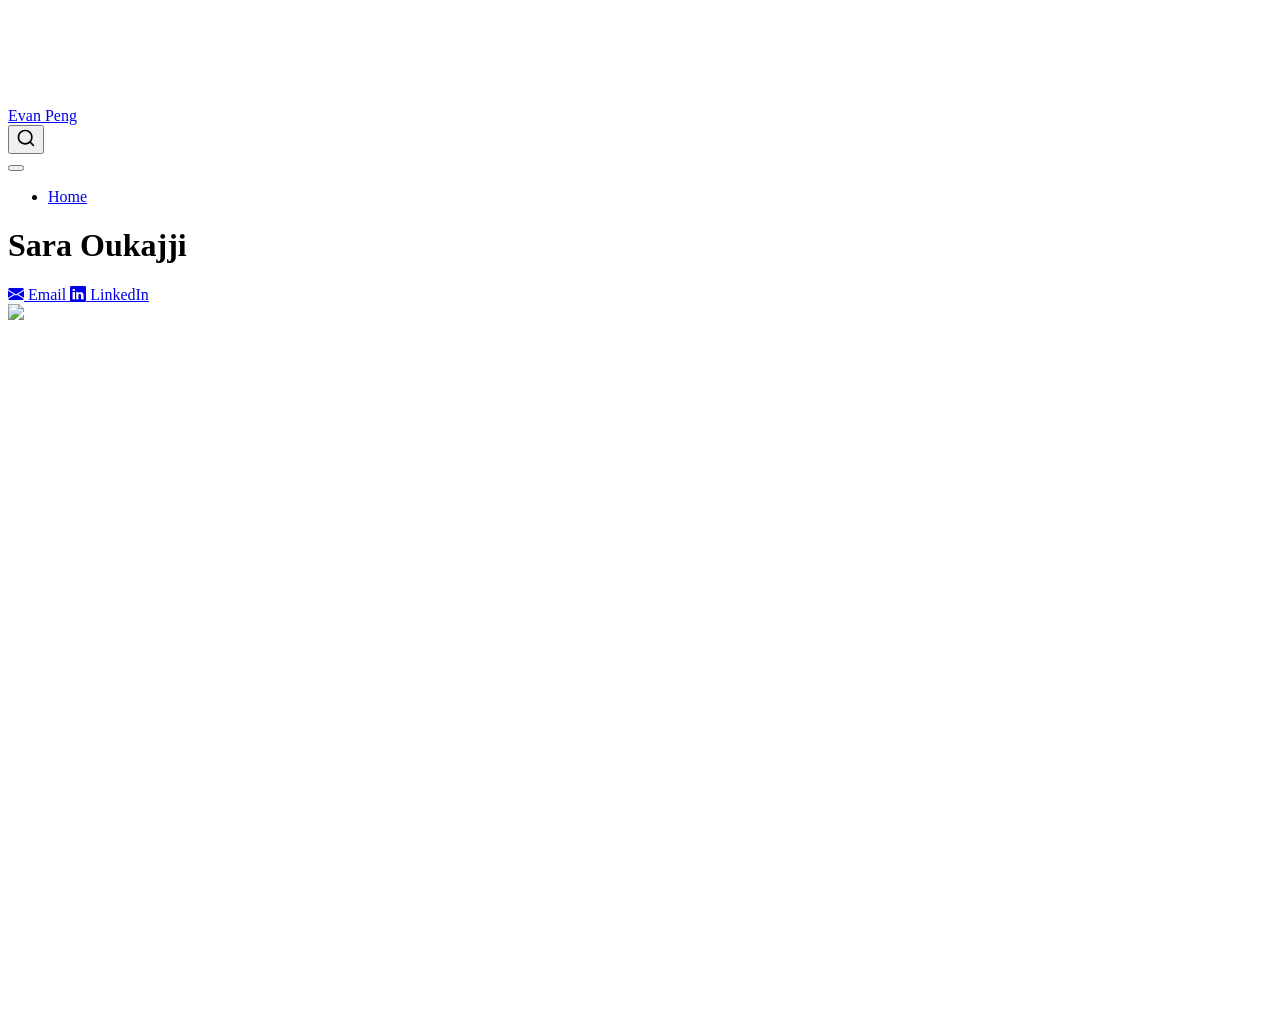
==== index.html @ 7350faf0 "Built site for gh-pages" ====
<!DOCTYPE html>
<html xmlns="http://www.w3.org/1999/xhtml" lang="en" xml:lang="en"><head>

<meta charset="utf-8">
<meta name="generator" content="quarto-1.9.37">

<meta name="viewport" content="width=device-width, initial-scale=1.0, user-scalable=yes">


<title>Sara Oukajji – Evan Peng</title>
<style>
/* Default styles provided by pandoc.
** See https://pandoc.org/MANUAL.html#variables-for-html for config info.
*/
code{white-space: pre-wrap;}
span.smallcaps{font-variant: small-caps;}
div.columns{display: flex; gap: min(4vw, 1.5em);}
div.column{flex: auto; overflow-x: auto;}
div.hanging-indent{margin-left: 1.5em; text-indent: -1.5em;}
ul.task-list{list-style: none;}
ul.task-list li input[type="checkbox"] {
  width: 0.8em;
  margin: 0 0.8em 0.2em -1em; /* quarto-specific, see https://github.com/quarto-dev/quarto-cli/issues/4556 */ 
  vertical-align: middle;
}
</style>


<script src="site_libs/quarto-nav/quarto-nav.js"></script>
<script src="site_libs/quarto-nav/headroom.min.js"></script>
<script src="site_libs/clipboard/clipboard.min.js"></script>
<script src="site_libs/quarto-search/autocomplete.umd.js"></script>
<script src="site_libs/quarto-search/fuse.min.js"></script>
<script src="site_libs/quarto-search/quarto-search.js"></script>
<meta name="quarto:offset" content="./">
<script src="site_libs/quarto-html/quarto.js" type="module"></script>
<script src="site_libs/quarto-html/tabsets/tabsets.js" type="module"></script>
<script src="site_libs/quarto-html/popper.min.js"></script>
<script src="site_libs/quarto-html/tippy.umd.min.js"></script>
<link href="site_libs/quarto-html/tippy.css" rel="stylesheet">
<link href="site_libs/quarto-html/quarto-syntax-highlighting-7f8f88aac4f3542376d5c11b86a4c14d.css" rel="stylesheet" class="quarto-color-scheme" id="quarto-text-highlighting-styles">
<link href="site_libs/quarto-html/quarto-syntax-highlighting-dark-d0ae9245876894da5ac7e18953ecc5cc.css" rel="stylesheet" class="quarto-color-scheme quarto-color-alternate" id="quarto-text-highlighting-styles">
<link href="site_libs/quarto-html/quarto-syntax-highlighting-7f8f88aac4f3542376d5c11b86a4c14d.css" rel="stylesheet" class="quarto-color-scheme-extra" id="quarto-text-highlighting-styles">
<script src="site_libs/bootstrap/bootstrap.min.js"></script>
<link href="site_libs/bootstrap/bootstrap-icons.css" rel="stylesheet">
<link href="site_libs/bootstrap/bootstrap-158031087360bce0ff56dc785ce39e06.min.css" rel="stylesheet" append-hash="true" class="quarto-color-scheme" id="quarto-bootstrap" data-mode="light">
<link href="site_libs/bootstrap/bootstrap-dark-5685cd926c25366c96d9f1407e584118.min.css" rel="stylesheet" append-hash="true" class="quarto-color-scheme quarto-color-alternate" id="quarto-bootstrap" data-mode="dark">
<link href="site_libs/bootstrap/bootstrap-158031087360bce0ff56dc785ce39e06.min.css" rel="stylesheet" append-hash="true" class="quarto-color-scheme-extra" id="quarto-bootstrap" data-mode="light">
<script id="quarto-search-options" type="application/json">{
  "location": "navbar",
  "copy-button": false,
  "collapse-after": 3,
  "panel-placement": "end",
  "type": "overlay",
  "limit": 50,
  "keyboard-shortcut": [
    "f",
    "/",
    "s"
  ],
  "show-item-context": false,
  "language": {
    "search-no-results-text": "No results",
    "search-matching-documents-text": "matching documents",
    "search-copy-link-title": "Copy link to search",
    "search-hide-matches-text": "Hide additional matches",
    "search-more-match-text": "more match in this document",
    "search-more-matches-text": "more matches in this document",
    "search-clear-button-title": "Clear",
    "search-text-placeholder": "",
    "search-detached-cancel-button-title": "Cancel",
    "search-submit-button-title": "Submit",
    "search-label": "Search"
  }
}</script>


<link rel="stylesheet" href="styles.css">
</head>

<body class="nav-fixed fullcontent quarto-light"><script id="quarto-html-before-body" type="application/javascript">
    const toggleBodyColorMode = (bsSheetEl) => {
      const mode = bsSheetEl.getAttribute("data-mode");
      const bodyEl = window.document.querySelector("body");
      if (mode === "dark") {
        bodyEl.classList.add("quarto-dark");
        bodyEl.classList.remove("quarto-light");
      } else {
        bodyEl.classList.add("quarto-light");
        bodyEl.classList.remove("quarto-dark");
      }
    }
    const toggleBodyColorPrimary = () => {
      const bsSheetEl = window.document.querySelector("link#quarto-bootstrap:not([rel=disabled-stylesheet])");
      if (bsSheetEl) {
        toggleBodyColorMode(bsSheetEl);
      }
    }
    const setColorSchemeToggle = (alternate) => {
      const toggles = window.document.querySelectorAll('.quarto-color-scheme-toggle');
      for (let i=0; i < toggles.length; i++) {
        const toggle = toggles[i];
        if (toggle) {
          if (alternate) {
            toggle.classList.add("alternate");
          } else {
            toggle.classList.remove("alternate");
          }
        }
      }
    };
    const toggleColorMode = (alternate) => {
      // Switch the stylesheets
      const primaryStylesheets = window.document.querySelectorAll('link.quarto-color-scheme:not(.quarto-color-alternate)');
      const alternateStylesheets = window.document.querySelectorAll('link.quarto-color-scheme.quarto-color-alternate');
      manageTransitions('#quarto-margin-sidebar .nav-link', false);
      if (alternate) {
        // note: dark is layered on light, we don't disable primary!
        enableStylesheet(alternateStylesheets);
        for (const sheetNode of alternateStylesheets) {
          if (sheetNode.id === "quarto-bootstrap") {
            toggleBodyColorMode(sheetNode);
          }
        }
      } else {
        disableStylesheet(alternateStylesheets);
        enableStylesheet(primaryStylesheets)
        toggleBodyColorPrimary();
      }
      manageTransitions('#quarto-margin-sidebar .nav-link', true);
      // Switch the toggles
      setColorSchemeToggle(alternate)
      // Hack to workaround the fact that safari doesn't
      // properly recolor the scrollbar when toggling (#1455)
      if (navigator.userAgent.indexOf('Safari') > 0 && navigator.userAgent.indexOf('Chrome') == -1) {
        manageTransitions("body", false);
        window.scrollTo(0, 1);
        setTimeout(() => {
          window.scrollTo(0, 0);
          manageTransitions("body", true);
        }, 40);
      }
    }
    const disableStylesheet = (stylesheets) => {
      for (let i=0; i < stylesheets.length; i++) {
        const stylesheet = stylesheets[i];
        stylesheet.rel = 'disabled-stylesheet';
      }
    }
    const enableStylesheet = (stylesheets) => {
      for (let i=0; i < stylesheets.length; i++) {
        const stylesheet = stylesheets[i];
        if(stylesheet.rel !== 'stylesheet') { // for Chrome, which will still FOUC without this check
          stylesheet.rel = 'stylesheet';
        }
      }
    }
    const manageTransitions = (selector, allowTransitions) => {
      const els = window.document.querySelectorAll(selector);
      for (let i=0; i < els.length; i++) {
        const el = els[i];
        if (allowTransitions) {
          el.classList.remove('notransition');
        } else {
          el.classList.add('notransition');
        }
      }
    }
    const isFileUrl = () => {
      return window.location.protocol === 'file:';
    }
    const hasAlternateSentinel = () => {
      let styleSentinel = getColorSchemeSentinel();
      if (styleSentinel !== null) {
        return styleSentinel === "alternate";
      } else {
        return false;
      }
    }
    const setStyleSentinel = (alternate) => {
      const value = alternate ? "alternate" : "default";
      if (!isFileUrl()) {
        window.localStorage.setItem("quarto-color-scheme", value);
      } else {
        localAlternateSentinel = value;
      }
    }
    const getColorSchemeSentinel = () => {
      if (!isFileUrl()) {
        const storageValue = window.localStorage.getItem("quarto-color-scheme");
        return storageValue != null ? storageValue : localAlternateSentinel;
      } else {
        return localAlternateSentinel;
      }
    }
    const toggleGiscusIfUsed = (isAlternate, darkModeDefault) => {
      const baseTheme = document.querySelector('#giscus-base-theme')?.value ?? 'light';
      const alternateTheme = document.querySelector('#giscus-alt-theme')?.value ?? 'dark';
      let newTheme = '';
      if(authorPrefersDark) {
        newTheme = isAlternate ? baseTheme : alternateTheme;
      } else {
        newTheme = isAlternate ? alternateTheme : baseTheme;
      }
      const changeGiscusTheme = () => {
        // From: https://github.com/giscus/giscus/issues/336
        const sendMessage = (message) => {
          const iframe = document.querySelector('iframe.giscus-frame');
          if (!iframe) return;
          iframe.contentWindow.postMessage({ giscus: message }, 'https://giscus.app');
        }
        sendMessage({
          setConfig: {
            theme: newTheme
          }
        });
      }
      const isGiscussLoaded = window.document.querySelector('iframe.giscus-frame') !== null;
      if (isGiscussLoaded) {
        changeGiscusTheme();
      }
    };
    const authorPrefersDark = false;
    const darkModeDefault = authorPrefersDark;
      document.querySelector('link#quarto-text-highlighting-styles.quarto-color-scheme-extra').rel = 'disabled-stylesheet';
      document.querySelector('link#quarto-bootstrap.quarto-color-scheme-extra').rel = 'disabled-stylesheet';
    let localAlternateSentinel = darkModeDefault ? 'alternate' : 'default';
    // Dark / light mode switch
    window.quartoToggleColorScheme = () => {
      // Read the current dark / light value
      let toAlternate = !hasAlternateSentinel();
      toggleColorMode(toAlternate);
      setStyleSentinel(toAlternate);
      toggleGiscusIfUsed(toAlternate, darkModeDefault);
      window.dispatchEvent(new Event('resize'));
    };
    // Switch to dark mode if need be
    if (hasAlternateSentinel()) {
      toggleColorMode(true);
    } else {
      toggleColorMode(false);
    }
  </script>

<div id="quarto-search-results"></div>
  <header id="quarto-header" class="headroom fixed-top">
    <nav class="navbar navbar-expand-lg " data-bs-theme="dark">
      <div class="navbar-container container-fluid">
      <div class="navbar-brand-container mx-auto">
    <a class="navbar-brand" href="./index.html">
    <span class="navbar-title">Evan Peng</span>
    </a>
  </div>
            <div id="quarto-search" class="" title="Search"></div>
          <button class="navbar-toggler" type="button" data-bs-toggle="collapse" data-bs-target="#navbarCollapse" aria-controls="navbarCollapse" role="menu" aria-expanded="false" aria-label="Toggle navigation" onclick="if (window.quartoToggleHeadroom) { window.quartoToggleHeadroom(); }">
  <span class="navbar-toggler-icon"></span>
</button>
          <div class="collapse navbar-collapse" id="navbarCollapse">
            <ul class="navbar-nav navbar-nav-scroll me-auto">
  <li class="nav-item">
    <a class="nav-link active" href="./index.html" aria-current="page"> 
<span class="menu-text">Home</span></a>
  </li>  
</ul>
          </div> <!-- /navcollapse -->
            <div class="quarto-navbar-tools">
  <a href="" class="quarto-color-scheme-toggle quarto-navigation-tool  px-1" onclick="window.quartoToggleColorScheme(); return false;" title="Toggle dark mode"><i class="bi"></i></a>
</div>
      </div> <!-- /container-fluid -->
    </nav>
</header>
<!-- content -->
<div id="quarto-content" class="quarto-container page-columns page-rows-contents page-layout-article page-navbar">
<!-- sidebar -->
<!-- margin-sidebar -->
    
<!-- main -->
<div class="quarto-about-solana column-body">
  <div class="about-entity">
    <div class="entity-contents">
      <header id="title-block-header" class="quarto-title-block default">
<div class="quarto-title">
<h1 class="title">Sara Oukajji</h1>
</div>
<div class="quarto-title-meta">
  </div>
</header> <div class="about-links">
  <a href="mailto:soukajji@crimson.ua.edu" class="about-link" rel="" target="">
    <i class="bi bi-envelope-fill"></i>
     <span class="about-link-text">Email</span>
  </a>
  <a href="https://www.linkedin.com/in/sara-oukajji/" class="about-link" rel="" target="">
    <i class="bi bi-linkedin"></i>
     <span class="about-link-text">LinkedIn</span>
  </a>
</div>
      <div class="about-contents"><main class="content" id="quarto-document-content">



</main></div>
    </div>
    <img src="images/headshot.jpg" class="about-image
  rounded " style="width: 20em;">
  </div>
</div>
 <!-- /main -->
<script id="quarto-html-after-body" type="application/javascript">
  window.document.addEventListener("DOMContentLoaded", function (event) {
    // Ensure there is a toggle, if there isn't float one in the top right
    if (window.document.querySelector('.quarto-color-scheme-toggle') === null) {
      const a = window.document.createElement('a');
      a.classList.add('top-right');
      a.classList.add('quarto-color-scheme-toggle');
      a.href = "";
      a.onclick = function() { try { window.quartoToggleColorScheme(); } catch {} return false; };
      const i = window.document.createElement("i");
      i.classList.add('bi');
      a.appendChild(i);
      window.document.body.appendChild(a);
    }
    setColorSchemeToggle(hasAlternateSentinel())
    const isCodeAnnotation = (el) => {
      for (const clz of el.classList) {
        if (clz.startsWith('code-annotation-')) {                     
          return true;
        }
      }
      return false;
    }
    const onCopySuccess = function(e) {
      // button target
      const button = e.trigger;
      // don't keep focus
      button.blur();
      // flash "checked"
      button.classList.add('code-copy-button-checked');
      var currentTitle = button.getAttribute("title");
      button.setAttribute("title", "Copied!");
      let tooltip;
      if (window.bootstrap) {
        button.setAttribute("data-bs-toggle", "tooltip");
        button.setAttribute("data-bs-placement", "left");
        button.setAttribute("data-bs-title", "Copied!");
        tooltip = new bootstrap.Tooltip(button, 
          { trigger: "manual", 
            customClass: "code-copy-button-tooltip",
            offset: [0, -8]});
        tooltip.show();    
      }
      setTimeout(function() {
        if (tooltip) {
          tooltip.hide();
          button.removeAttribute("data-bs-title");
          button.removeAttribute("data-bs-toggle");
          button.removeAttribute("data-bs-placement");
        }
        button.setAttribute("title", currentTitle);
        button.classList.remove('code-copy-button-checked');
      }, 1000);
      // clear code selection
      e.clearSelection();
    }
    const getTextToCopy = function(trigger) {
      const outerScaffold = trigger.parentElement.cloneNode(true);
      const codeEl = outerScaffold.querySelector('code');
      for (const childEl of codeEl.children) {
        if (isCodeAnnotation(childEl)) {
          childEl.remove();
        }
      }
      return codeEl.innerText;
    }
    const clipboard = new window.ClipboardJS('.code-copy-button:not([data-in-quarto-modal])', {
      text: getTextToCopy
    });
    clipboard.on('success', onCopySuccess);
    if (window.document.getElementById('quarto-embedded-source-code-modal')) {
      const clipboardModal = new window.ClipboardJS('.code-copy-button[data-in-quarto-modal]', {
        text: getTextToCopy,
        container: window.document.getElementById('quarto-embedded-source-code-modal')
      });
      clipboardModal.on('success', onCopySuccess);
    }
      var localhostRegex = new RegExp(/^(?:http|https):\/\/localhost\:?[0-9]*\//);
      var mailtoRegex = new RegExp(/^mailto:/);
        var filterRegex = new RegExp("https:\/\/soukajji\.github\.io\/");
      var isInternal = (href) => {
          return filterRegex.test(href) || localhostRegex.test(href) || mailtoRegex.test(href);
      }
      // Inspect non-navigation links and adorn them if external
     var links = window.document.querySelectorAll('a[href]:not(.nav-link):not(.navbar-brand):not(.toc-action):not(.sidebar-link):not(.sidebar-item-toggle):not(.pagination-link):not(.no-external):not([aria-hidden]):not(.dropdown-item):not(.quarto-navigation-tool):not(.about-link)');
      for (var i=0; i<links.length; i++) {
        const link = links[i];
        if (!isInternal(link.href)) {
          // undo the damage that might have been done by quarto-nav.js in the case of
          // links that we want to consider external
          if (link.dataset.originalHref !== undefined) {
            link.href = link.dataset.originalHref;
          }
        }
      }
    function tippyHover(el, contentFn, onTriggerFn, onUntriggerFn) {
      const config = {
        allowHTML: true,
        maxWidth: 500,
        delay: 100,
        arrow: false,
        appendTo: function(el) {
            return el.parentElement;
        },
        interactive: true,
        interactiveBorder: 10,
        theme: 'quarto',
        placement: 'bottom-start',
      };
      if (contentFn) {
        config.content = contentFn;
      }
      if (onTriggerFn) {
        config.onTrigger = onTriggerFn;
      }
      if (onUntriggerFn) {
        config.onUntrigger = onUntriggerFn;
      }
      window.tippy(el, config); 
    }
    const noterefs = window.document.querySelectorAll('a[role="doc-noteref"]');
    for (var i=0; i<noterefs.length; i++) {
      const ref = noterefs[i];
      tippyHover(ref, function() {
        // use id or data attribute instead here
        let href = ref.getAttribute('data-footnote-href') || ref.getAttribute('href');
        try { href = new URL(href).hash; } catch {}
        const id = href.replace(/^#\/?/, "");
        const note = window.document.getElementById(id);
        if (note) {
          return note.innerHTML;
        } else {
          return "";
        }
      });
    }
    const xrefs = window.document.querySelectorAll('a.quarto-xref');
    const processXRef = (id, note) => {
      // Strip column container classes
      const stripColumnClz = (el) => {
        el.classList.remove("page-full", "page-columns");
        if (el.children) {
          for (const child of el.children) {
            stripColumnClz(child);
          }
        }
      }
      stripColumnClz(note)
      if (id === null || id.startsWith('sec-')) {
        // Special case sections, only their first couple elements
        const container = document.createElement("div");
        if (note.children && note.children.length > 2) {
          container.appendChild(note.children[0].cloneNode(true));
          for (let i = 1; i < note.children.length; i++) {
            const child = note.children[i];
            if (child.tagName === "P" && child.innerText === "") {
              continue;
            } else {
              container.appendChild(child.cloneNode(true));
              break;
            }
          }
          if (window.Quarto?.typesetMath) {
            window.Quarto.typesetMath(container);
          }
          return container.innerHTML
        } else {
          if (window.Quarto?.typesetMath) {
            window.Quarto.typesetMath(note);
          }
          return note.innerHTML;
        }
      } else {
        // Remove any anchor links if they are present
        const anchorLink = note.querySelector('a.anchorjs-link');
        if (anchorLink) {
          anchorLink.remove();
        }
        if (window.Quarto?.typesetMath) {
          window.Quarto.typesetMath(note);
        }
        if (note.classList.contains("callout")) {
          return note.outerHTML;
        } else {
          return note.innerHTML;
        }
      }
    }
    for (var i=0; i<xrefs.length; i++) {
      const xref = xrefs[i];
      tippyHover(xref, undefined, function(instance) {
        instance.disable();
        let url = xref.getAttribute('href');
        let hash = undefined; 
        if (url.startsWith('#')) {
          hash = url;
        } else {
          try { hash = new URL(url).hash; } catch {}
        }
        if (hash) {
          const id = hash.replace(/^#\/?/, "");
          const note = window.document.getElementById(id);
          if (note !== null) {
            try {
              const html = processXRef(id, note.cloneNode(true));
              instance.setContent(html);
            } finally {
              instance.enable();
              instance.show();
            }
          } else {
            // See if we can fetch this
            fetch(url.split('#')[0])
            .then(res => res.text())
            .then(html => {
              const parser = new DOMParser();
              const htmlDoc = parser.parseFromString(html, "text/html");
              const note = htmlDoc.getElementById(id);
              if (note !== null) {
                const html = processXRef(id, note);
                instance.setContent(html);
              } 
            }).finally(() => {
              instance.enable();
              instance.show();
            });
          }
        } else {
          // See if we can fetch a full url (with no hash to target)
          // This is a special case and we should probably do some content thinning / targeting
          fetch(url)
          .then(res => res.text())
          .then(html => {
            const parser = new DOMParser();
            const htmlDoc = parser.parseFromString(html, "text/html");
            const note = htmlDoc.querySelector('main.content');
            if (note !== null) {
              // This should only happen for chapter cross references
              // (since there is no id in the URL)
              // remove the first header
              if (note.children.length > 0 && note.children[0].tagName === "HEADER") {
                note.children[0].remove();
              }
              const html = processXRef(null, note);
              instance.setContent(html);
            } 
          }).finally(() => {
            instance.enable();
            instance.show();
          });
        }
      }, function(instance) {
      });
    }
        let selectedAnnoteEl;
        const selectorForAnnotation = ( cell, annotation) => {
          let cellAttr = 'data-code-cell="' + cell + '"';
          let lineAttr = 'data-code-annotation="' +  annotation + '"';
          const selector = 'span[' + cellAttr + '][' + lineAttr + ']';
          return selector;
        }
        const selectCodeLines = (annoteEl) => {
          const doc = window.document;
          const targetCell = annoteEl.getAttribute("data-target-cell");
          const targetAnnotation = annoteEl.getAttribute("data-target-annotation");
          const annoteSpan = window.document.querySelector(selectorForAnnotation(targetCell, targetAnnotation));
          const lines = annoteSpan.getAttribute("data-code-lines").split(",");
          const lineIds = lines.map((line) => {
            return targetCell + "-" + line;
          })
          let top = null;
          let height = null;
          let parent = null;
          if (lineIds.length > 0) {
              //compute the position of the single el (top and bottom and make a div)
              const el = window.document.getElementById(lineIds[0]);
              top = el.offsetTop;
              height = el.offsetHeight;
              parent = el.parentElement.parentElement;
            if (lineIds.length > 1) {
              const lastEl = window.document.getElementById(lineIds[lineIds.length - 1]);
              const bottom = lastEl.offsetTop + lastEl.offsetHeight;
              height = bottom - top;
            }
            if (top !== null && height !== null && parent !== null) {
              // cook up a div (if necessary) and position it 
              let div = window.document.getElementById("code-annotation-line-highlight");
              if (div === null) {
                div = window.document.createElement("div");
                div.setAttribute("id", "code-annotation-line-highlight");
                div.style.position = 'absolute';
                parent.appendChild(div);
              }
              div.style.top = top - 2 + "px";
              div.style.height = height + 4 + "px";
              div.style.left = 0;
              let gutterDiv = window.document.getElementById("code-annotation-line-highlight-gutter");
              if (gutterDiv === null) {
                gutterDiv = window.document.createElement("div");
                gutterDiv.setAttribute("id", "code-annotation-line-highlight-gutter");
                gutterDiv.style.position = 'absolute';
                const codeCell = window.document.getElementById(targetCell);
                const gutter = codeCell.querySelector('.code-annotation-gutter');
                gutter.appendChild(gutterDiv);
              }
              gutterDiv.style.top = top - 2 + "px";
              gutterDiv.style.height = height + 4 + "px";
            }
            selectedAnnoteEl = annoteEl;
          }
        };
        const unselectCodeLines = () => {
          const elementsIds = ["code-annotation-line-highlight", "code-annotation-line-highlight-gutter"];
          elementsIds.forEach((elId) => {
            const div = window.document.getElementById(elId);
            if (div) {
              div.remove();
            }
          });
          selectedAnnoteEl = undefined;
        };
          // Handle positioning of the toggle
      window.addEventListener(
        "resize",
        throttle(() => {
          elRect = undefined;
          if (selectedAnnoteEl) {
            selectCodeLines(selectedAnnoteEl);
          }
        }, 10)
      );
      function throttle(fn, ms) {
      let throttle = false;
      let timer;
        return (...args) => {
          if(!throttle) { // first call gets through
              fn.apply(this, args);
              throttle = true;
          } else { // all the others get throttled
              if(timer) clearTimeout(timer); // cancel #2
              timer = setTimeout(() => {
                fn.apply(this, args);
                timer = throttle = false;
              }, ms);
          }
        };
      }
        // Attach click handler to the DT
        const annoteDls = window.document.querySelectorAll('dt[data-target-cell]');
        for (const annoteDlNode of annoteDls) {
          annoteDlNode.addEventListener('click', (event) => {
            const clickedEl = event.target;
            if (clickedEl !== selectedAnnoteEl) {
              unselectCodeLines();
              const activeEl = window.document.querySelector('dt[data-target-cell].code-annotation-active');
              if (activeEl) {
                activeEl.classList.remove('code-annotation-active');
              }
              selectCodeLines(clickedEl);
              clickedEl.classList.add('code-annotation-active');
            } else {
              // Unselect the line
              unselectCodeLines();
              clickedEl.classList.remove('code-annotation-active');
            }
          });
        }
    const findCites = (el) => {
      const parentEl = el.parentElement;
      if (parentEl) {
        const cites = parentEl.dataset.cites;
        if (cites) {
          return {
            el,
            cites: cites.split(' ')
          };
        } else {
          return findCites(el.parentElement)
        }
      } else {
        return undefined;
      }
    };
    var bibliorefs = window.document.querySelectorAll('a[role="doc-biblioref"]');
    for (var i=0; i<bibliorefs.length; i++) {
      const ref = bibliorefs[i];
      const citeInfo = findCites(ref);
      if (citeInfo) {
        tippyHover(citeInfo.el, function() {
          var popup = window.document.createElement('div');
          citeInfo.cites.forEach(function(cite) {
            var citeDiv = window.document.createElement('div');
            citeDiv.classList.add('hanging-indent');
            citeDiv.classList.add('csl-entry');
            var biblioDiv = window.document.getElementById('ref-' + cite);
            if (biblioDiv) {
              citeDiv.innerHTML = biblioDiv.innerHTML;
            }
            popup.appendChild(citeDiv);
          });
          return popup.innerHTML;
        });
      }
    }
  });
  </script>
</div> <!-- /content -->




</body></html>
---- site_libs/quarto-html/tippy.css ----
.tippy-box[data-animation=fade][data-state=hidden]{opacity:0}[data-tippy-root]{max-width:calc(100vw - 10px)}.tippy-box{position:relative;background-color:#333;color:#fff;border-radius:4px;font-size:14px;line-height:1.4;white-space:normal;outline:0;transition-property:transform,visibility,opacity}.tippy-box[data-placement^=top]>.tippy-arrow{bottom:0}.tippy-box[data-placement^=top]>.tippy-arrow:before{bottom:-7px;left:0;border-width:8px 8px 0;border-top-color:initial;transform-origin:center top}.tippy-box[data-placement^=bottom]>.tippy-arrow{top:0}.tippy-box[data-placement^=bottom]>.tippy-arrow:before{top:-7px;left:0;border-width:0 8px 8px;border-bottom-color:initial;transform-origin:center bottom}.tippy-box[data-placement^=left]>.tippy-arrow{right:0}.tippy-box[data-placement^=left]>.tippy-arrow:before{border-width:8px 0 8px 8px;border-left-color:initial;right:-7px;transform-origin:center left}.tippy-box[data-placement^=right]>.tippy-arrow{left:0}.tippy-box[data-placement^=right]>.tippy-arrow:before{left:-7px;border-width:8px 8px 8px 0;border-right-color:initial;transform-origin:center right}.tippy-box[data-inertia][data-state=visible]{transition-timing-function:cubic-bezier(.54,1.5,.38,1.11)}.tippy-arrow{width:16px;height:16px;color:#333}.tippy-arrow:before{content:"";position:absolute;border-color:transparent;border-style:solid}.tippy-content{position:relative;padding:5px 9px;z-index:1}
---- site_libs/quarto-html/quarto-syntax-highlighting-dark-d0ae9245876894da5ac7e18953ecc5cc.css ----
/* quarto syntax highlight colors */
:root {
  --quarto-hl-al-color: #f07178;
  --quarto-hl-an-color: #d4d0ab;
  --quarto-hl-at-color: #00e0e0;
  --quarto-hl-bn-color: #d4d0ab;
  --quarto-hl-bu-color: #abe338;
  --quarto-hl-ch-color: #abe338;
  --quarto-hl-co-color: #f8f8f2;
  --quarto-hl-cv-color: #ffd700;
  --quarto-hl-cn-color: #ffd700;
  --quarto-hl-cf-color: #ffa07a;
  --quarto-hl-dt-color: #ffa07a;
  --quarto-hl-dv-color: #d4d0ab;
  --quarto-hl-do-color: #f8f8f2;
  --quarto-hl-er-color: #f07178;
  --quarto-hl-ex-color: #00e0e0;
  --quarto-hl-fl-color: #d4d0ab;
  --quarto-hl-fu-color: #ffa07a;
  --quarto-hl-im-color: #abe338;
  --quarto-hl-in-color: #d4d0ab;
  --quarto-hl-kw-color: #ffa07a;
  --quarto-hl-op-color: #ffa07a;
  --quarto-hl-ot-color: #00e0e0;
  --quarto-hl-pp-color: #dcc6e0;
  --quarto-hl-re-color: #00e0e0;
  --quarto-hl-sc-color: #abe338;
  --quarto-hl-ss-color: #abe338;
  --quarto-hl-st-color: #abe338;
  --quarto-hl-va-color: #00e0e0;
  --quarto-hl-vs-color: #abe338;
  --quarto-hl-wa-color: #dcc6e0;
}

/* other quarto variables */
:root {
  --quarto-font-monospace: SFMono-Regular, Menlo, Monaco, Consolas, "Liberation Mono", "Courier New", monospace;
}

/* syntax highlight based on Pandoc's rules */
pre > code.sourceCode > span {
  color: #f8f8f2;
}

code.sourceCode > span {
  color: #f8f8f2;
}

div.sourceCode,
div.sourceCode pre.sourceCode {
  color: #f8f8f2;
}

/* Normal */
code span {
  color: #f8f8f2;
}

/* Alert */
code span.al {
  color: #f07178;
}

/* Annotation */
code span.an {
  color: #d4d0ab;
}

/* Attribute */
code span.at {
  color: #00e0e0;
}

/* BaseN */
code span.bn {
  color: #d4d0ab;
}

/* BuiltIn */
code span.bu {
  color: #abe338;
}

/* ControlFlow */
code span.cf {
  font-weight: bold;
  color: #ffa07a;
}

/* Char */
code span.ch {
  color: #abe338;
}

/* Constant */
code span.cn {
  color: #ffd700;
}

/* Comment */
code span.co {
  font-style: italic;
  color: #f8f8f2;
}

/* CommentVar */
code span.cv {
  color: #ffd700;
}

/* Documentation */
code span.do {
  color: #f8f8f2;
}

/* DataType */
code span.dt {
  color: #ffa07a;
}

/* DecVal */
code span.dv {
  color: #d4d0ab;
}

/* Error */
code span.er {
  color: #f07178;
  text-decoration: underline;
}

/* Extension */
code span.ex {
  font-weight: bold;
  color: #00e0e0;
}

/* Float */
code span.fl {
  color: #d4d0ab;
}

/* Function */
code span.fu {
  color: #ffa07a;
}

/* Import */
code span.im {
  color: #abe338;
}

/* Information */
code span.in {
  color: #d4d0ab;
}

/* Keyword */
code span.kw {
  font-weight: bold;
  color: #ffa07a;
}

/* Operator */
code span.op {
  color: #ffa07a;
}

/* Other */
code span.ot {
  color: #00e0e0;
}

/* Preprocessor */
code span.pp {
  color: #dcc6e0;
}

/* RegionMarker */
code span.re {
  background-color: #f8f8f2;
  color: #00e0e0;
}

/* SpecialChar */
code span.sc {
  color: #abe338;
}

/* SpecialString */
code span.ss {
  color: #abe338;
}

/* String */
code span.st {
  color: #abe338;
}

/* Variable */
code span.va {
  color: #00e0e0;
}

/* VerbatimString */
code span.vs {
  color: #abe338;
}

/* Warning */
code span.wa {
  color: #dcc6e0;
}

.prevent-inlining {
  content: "</";
}

/*# sourceMappingURL=e2dac9153eaf3c552d5043f9565d03d7.css.map */
---- styles.css ----
/* 1. Default (Light Mode / Cosmo) */
html[data-bs-theme="light"] h2,
body.quarto-light h2 {
  border-bottom: 1px solid #6c6c6c; /* A muted charcoal for dark backgrounds */
}

/* 2. Dark Mode (Darkly) Override */
html[data-bs-theme="dark"] h2, 
body.quarto-dark h2 {
  border-bottom: 1px solid #444444; /* A muted charcoal for dark backgrounds */
}

hr {
  border: none;
  border-top: 1px solid #4f4f4f; 
  opacity: 1;
}

.transcript-btn {
  background-color: #ffffff; 
  color: #3c3c3c;
  border: 1px solid #3c3c3c; 
}

/* Dark Mode Override */
html[data-bs-theme="dark"] .btn.transcript-btn,
body.quarto-dark .btn.transcript-btn,
html.quarto-dark .btn.transcript-btn {
  background-color: #3d3d3d; 
  color: #c7c7c7;
  border: 1px solid #c7c7c7; 
}

/* --- The Uncropped Vertical Masonry Grid --- */
.photo-masonry {
  column-count: 3;
  column-gap: 15px; 
}

/* Target Quarto's wrappers so the grid doesn't break */
.photo-masonry .quarto-figure,
.photo-masonry > p {
  margin: 0;
  margin-bottom: 15px; /* The space between photos vertically */
  break-inside: avoid; /* Prevents a photo from splitting in half */
  display: block;
}

/* Ensures photos never stretch or crop */
.photo-masonry img {
  width: 100%;
  height: auto; 
  display: block;
}

/* Hides the captions on the main grid */
.photo-masonry figcaption {
  display: none;
}

/* Mobile formatting */
@media (max-width: 768px) {
  .photo-masonry {
    column-count: 2;
  }
}
@media (max-width: 576px) {
  .photo-masonry {
    column-count: 1;
  }
}



/* Strip the default dropdown triangle */
details > summary {
  list-style: none;
  outline: none; /* Removes the blue outline when clicked */
}
details > summary::-webkit-details-marker {
  display: none;
}

/* The interactive container */
.artistic-dots {
  display: flex;
  justify-content: center;
  align-items: center;
  gap: 8px; /* Starting distance between dots */
  padding: 40px 0; /* Gives it breathing room from the photos */
  cursor: pointer;
  transition: gap 0.4s cubic-bezier(0.25, 1, 0.5, 1); /* Silky smooth expansion */
}

/* Drawing the perfect circles */
.artistic-dots span {
  display: block;
  width: 6px;
  height: 6px;
  border-radius: 50%; /* Makes it a perfect circle */
  background-color: #888; /* Lowkey gray */
  opacity: 0.6;
  transition: all 0.4s ease;
}

/* The Hover Animation */
.artistic-dots:hover {
  gap: 20px; /* The dots smoothly slide apart */
}

.artistic-dots:hover span {
  opacity: 1; /* They brighten up */
  transform: scale(1.3); /* They grow slightly larger */
  background-color: #a8a8a8;
}

/* Optional: Fade them out slightly once the gallery is actually open */
details[open] summary .artistic-dots span {
  opacity: 0.3;
}

/* The Close Button at the bottom of the gallery */
.close-gallery-btn {
  text-align: center;
  margin-top: 40px;
  margin-bottom: 20px;
  padding: 10px;
  cursor: pointer;
  font-size: 0.85em;
  color: #888;
  letter-spacing: 2px;
  text-transform: uppercase;
  transition: opacity 0.3s ease;
}

.close-gallery-btn:hover {
  opacity: 0.5;
}

/* Wrap image on desktop */
.wrap-image {
  float: right;
  margin-left: 25px;
  margin-bottom: 15px;
  max-width: 50%; /* Keeps the image from taking over the whole screen */
}

/* Stack image on mobile (screens smaller than 768px) */
@media (max-width: 768px) {
  .wrap-image {
    float: none;
    display: block;
    margin-right: 0;
    max-width: 100%;
  }
}

/* The container holding both image and text */
.wrap-container {
  display: block; /* Standard layout for desktop */
}

/* Floats the image left on desktop */
.wrap-container .quarto-figure,
.wrap-container .wrap-image {
  float: right;
  margin-left: 25px;
  margin-bottom: 15px;
  max-width: 50%;
}

/* The Mobile Trick */
@media (max-width: 768px) {
  .wrap-container {
    display: flex;
    flex-direction: column-reverse; /* Forces the first item (the image) to the bottom */
  }
  
  .wrap-container .quarto-figure,
  .wrap-container .wrap-image {
    float: none;
    margin-right: 0;
    margin-top: 20px; /* Adds space between the text above and the image below */
    max-width: 100%;
  }
}
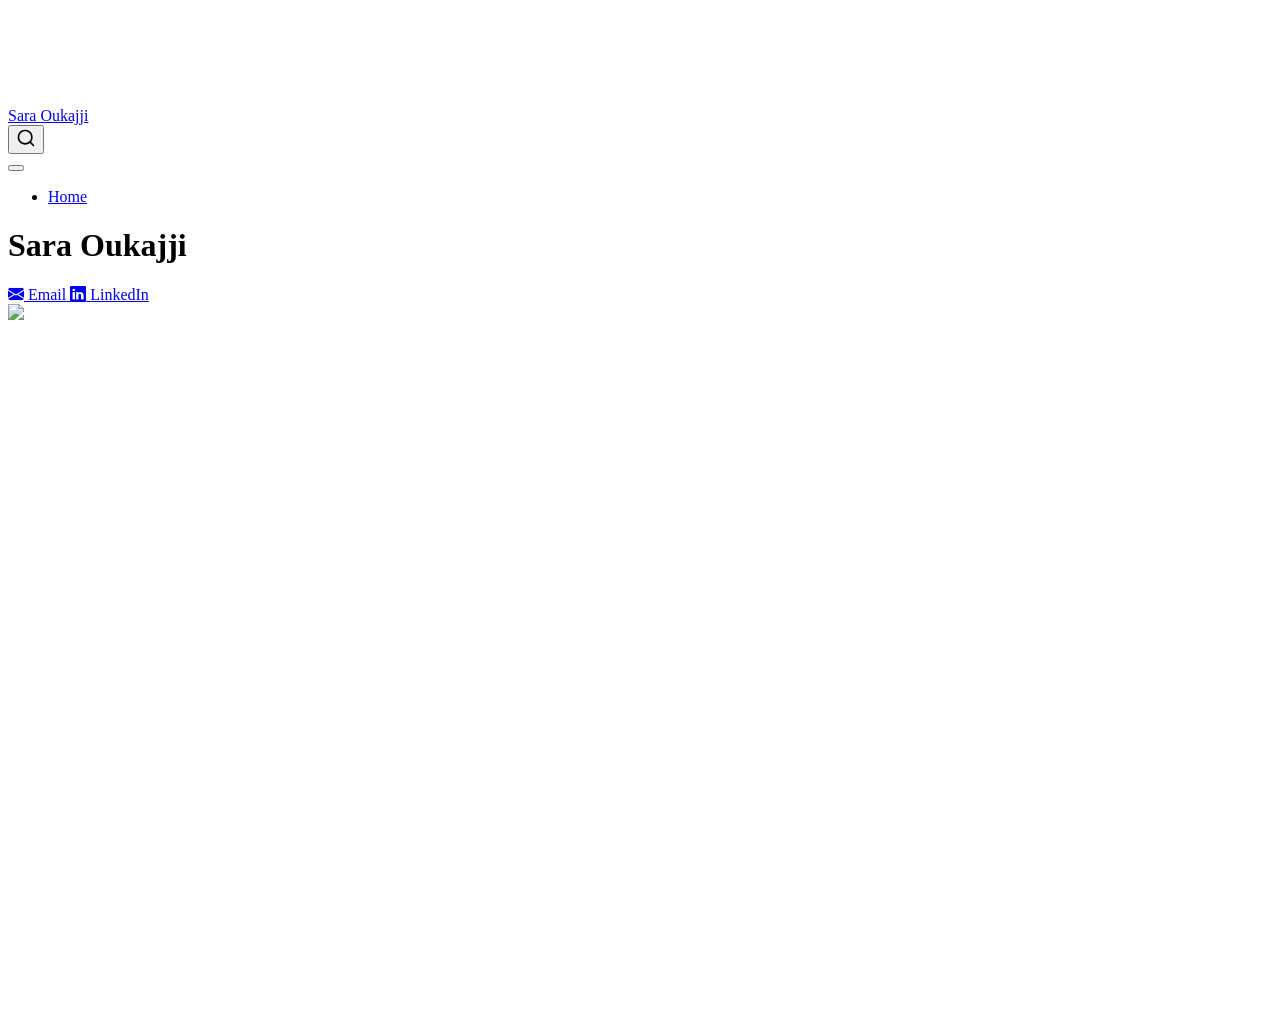
==== commit 7781ef95: "Built site for gh-pages" ====
--- a/index.html
+++ b/index.html
@@ -7,7 +7,7 @@
 <meta name="viewport" content="width=device-width, initial-scale=1.0, user-scalable=yes">
 
 
-<title>Sara Oukajji – Evan Peng</title>
+<title>Sara Oukajji</title>
 <style>
 /* Default styles provided by pandoc.
 ** See https://pandoc.org/MANUAL.html#variables-for-html for config info.
@@ -248,7 +248,7 @@
       <div class="navbar-container container-fluid">
       <div class="navbar-brand-container mx-auto">
     <a class="navbar-brand" href="./index.html">
-    <span class="navbar-title">Evan Peng</span>
+    <span class="navbar-title">Sara Oukajji</span>
     </a>
   </div>
             <div id="quarto-search" class="" title="Search"></div>
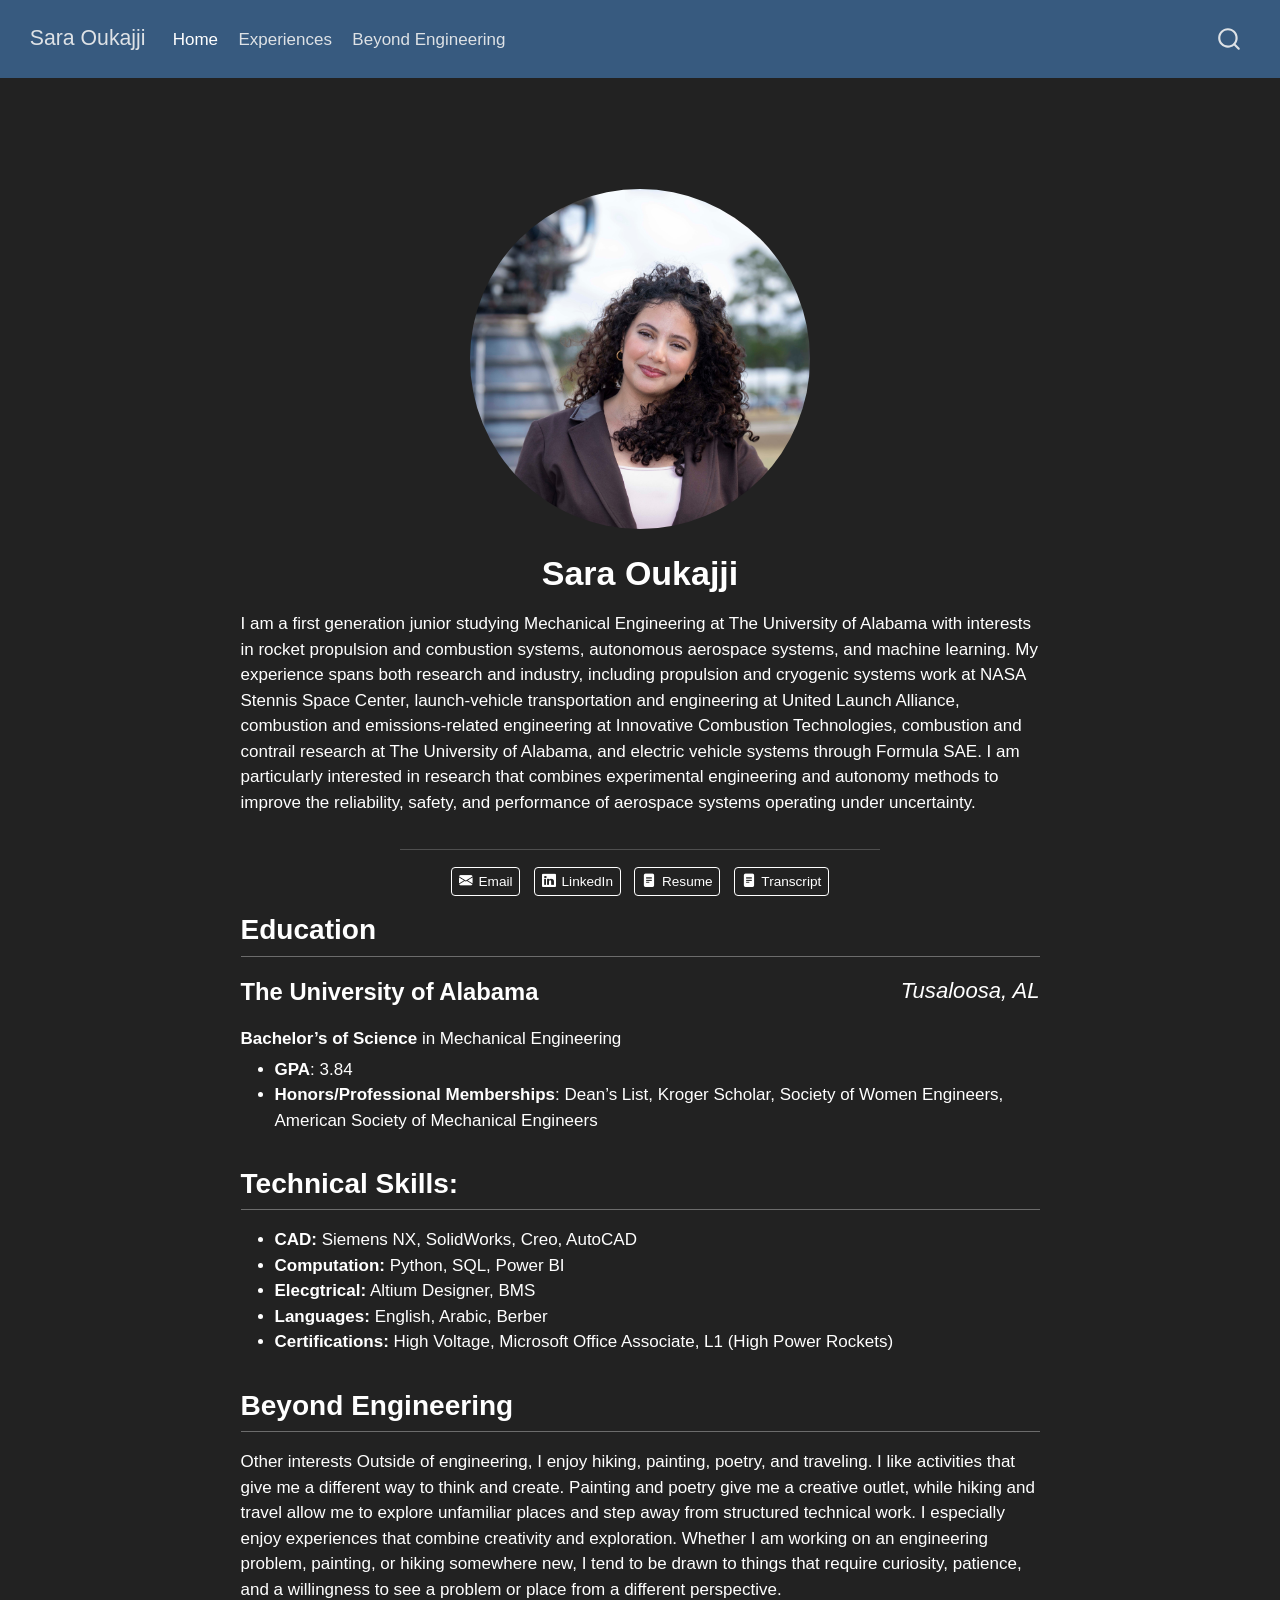
==== commit 086347f9: "Built site for gh-pages" ====
--- a/index.html
+++ b/index.html
@@ -38,14 +38,10 @@
 <script src="site_libs/quarto-html/popper.min.js"></script>
 <script src="site_libs/quarto-html/tippy.umd.min.js"></script>
 <link href="site_libs/quarto-html/tippy.css" rel="stylesheet">
-<link href="site_libs/quarto-html/quarto-syntax-highlighting-7f8f88aac4f3542376d5c11b86a4c14d.css" rel="stylesheet" class="quarto-color-scheme" id="quarto-text-highlighting-styles">
-<link href="site_libs/quarto-html/quarto-syntax-highlighting-dark-d0ae9245876894da5ac7e18953ecc5cc.css" rel="stylesheet" class="quarto-color-scheme quarto-color-alternate" id="quarto-text-highlighting-styles">
-<link href="site_libs/quarto-html/quarto-syntax-highlighting-7f8f88aac4f3542376d5c11b86a4c14d.css" rel="stylesheet" class="quarto-color-scheme-extra" id="quarto-text-highlighting-styles">
+<link href="site_libs/quarto-html/quarto-syntax-highlighting-dark-d0ae9245876894da5ac7e18953ecc5cc.css" rel="stylesheet" id="quarto-text-highlighting-styles">
 <script src="site_libs/bootstrap/bootstrap.min.js"></script>
 <link href="site_libs/bootstrap/bootstrap-icons.css" rel="stylesheet">
-<link href="site_libs/bootstrap/bootstrap-158031087360bce0ff56dc785ce39e06.min.css" rel="stylesheet" append-hash="true" class="quarto-color-scheme" id="quarto-bootstrap" data-mode="light">
-<link href="site_libs/bootstrap/bootstrap-dark-5685cd926c25366c96d9f1407e584118.min.css" rel="stylesheet" append-hash="true" class="quarto-color-scheme quarto-color-alternate" id="quarto-bootstrap" data-mode="dark">
-<link href="site_libs/bootstrap/bootstrap-158031087360bce0ff56dc785ce39e06.min.css" rel="stylesheet" append-hash="true" class="quarto-color-scheme-extra" id="quarto-bootstrap" data-mode="light">
+<link href="site_libs/bootstrap/bootstrap-4360c678b5099ca041644eb02eaa1bfe.min.css" rel="stylesheet" append-hash="true" id="quarto-bootstrap" data-mode="dark">
 <script id="quarto-search-options" type="application/json">{
   "location": "navbar",
   "copy-button": false,
@@ -78,169 +74,7 @@
 <link rel="stylesheet" href="styles.css">
 </head>
 
-<body class="nav-fixed fullcontent quarto-light"><script id="quarto-html-before-body" type="application/javascript">
-    const toggleBodyColorMode = (bsSheetEl) => {
-      const mode = bsSheetEl.getAttribute("data-mode");
-      const bodyEl = window.document.querySelector("body");
-      if (mode === "dark") {
-        bodyEl.classList.add("quarto-dark");
-        bodyEl.classList.remove("quarto-light");
-      } else {
-        bodyEl.classList.add("quarto-light");
-        bodyEl.classList.remove("quarto-dark");
-      }
-    }
-    const toggleBodyColorPrimary = () => {
-      const bsSheetEl = window.document.querySelector("link#quarto-bootstrap:not([rel=disabled-stylesheet])");
-      if (bsSheetEl) {
-        toggleBodyColorMode(bsSheetEl);
-      }
-    }
-    const setColorSchemeToggle = (alternate) => {
-      const toggles = window.document.querySelectorAll('.quarto-color-scheme-toggle');
-      for (let i=0; i < toggles.length; i++) {
-        const toggle = toggles[i];
-        if (toggle) {
-          if (alternate) {
-            toggle.classList.add("alternate");
-          } else {
-            toggle.classList.remove("alternate");
-          }
-        }
-      }
-    };
-    const toggleColorMode = (alternate) => {
-      // Switch the stylesheets
-      const primaryStylesheets = window.document.querySelectorAll('link.quarto-color-scheme:not(.quarto-color-alternate)');
-      const alternateStylesheets = window.document.querySelectorAll('link.quarto-color-scheme.quarto-color-alternate');
-      manageTransitions('#quarto-margin-sidebar .nav-link', false);
-      if (alternate) {
-        // note: dark is layered on light, we don't disable primary!
-        enableStylesheet(alternateStylesheets);
-        for (const sheetNode of alternateStylesheets) {
-          if (sheetNode.id === "quarto-bootstrap") {
-            toggleBodyColorMode(sheetNode);
-          }
-        }
-      } else {
-        disableStylesheet(alternateStylesheets);
-        enableStylesheet(primaryStylesheets)
-        toggleBodyColorPrimary();
-      }
-      manageTransitions('#quarto-margin-sidebar .nav-link', true);
-      // Switch the toggles
-      setColorSchemeToggle(alternate)
-      // Hack to workaround the fact that safari doesn't
-      // properly recolor the scrollbar when toggling (#1455)
-      if (navigator.userAgent.indexOf('Safari') > 0 && navigator.userAgent.indexOf('Chrome') == -1) {
-        manageTransitions("body", false);
-        window.scrollTo(0, 1);
-        setTimeout(() => {
-          window.scrollTo(0, 0);
-          manageTransitions("body", true);
-        }, 40);
-      }
-    }
-    const disableStylesheet = (stylesheets) => {
-      for (let i=0; i < stylesheets.length; i++) {
-        const stylesheet = stylesheets[i];
-        stylesheet.rel = 'disabled-stylesheet';
-      }
-    }
-    const enableStylesheet = (stylesheets) => {
-      for (let i=0; i < stylesheets.length; i++) {
-        const stylesheet = stylesheets[i];
-        if(stylesheet.rel !== 'stylesheet') { // for Chrome, which will still FOUC without this check
-          stylesheet.rel = 'stylesheet';
-        }
-      }
-    }
-    const manageTransitions = (selector, allowTransitions) => {
-      const els = window.document.querySelectorAll(selector);
-      for (let i=0; i < els.length; i++) {
-        const el = els[i];
-        if (allowTransitions) {
-          el.classList.remove('notransition');
-        } else {
-          el.classList.add('notransition');
-        }
-      }
-    }
-    const isFileUrl = () => {
-      return window.location.protocol === 'file:';
-    }
-    const hasAlternateSentinel = () => {
-      let styleSentinel = getColorSchemeSentinel();
-      if (styleSentinel !== null) {
-        return styleSentinel === "alternate";
-      } else {
-        return false;
-      }
-    }
-    const setStyleSentinel = (alternate) => {
-      const value = alternate ? "alternate" : "default";
-      if (!isFileUrl()) {
-        window.localStorage.setItem("quarto-color-scheme", value);
-      } else {
-        localAlternateSentinel = value;
-      }
-    }
-    const getColorSchemeSentinel = () => {
-      if (!isFileUrl()) {
-        const storageValue = window.localStorage.getItem("quarto-color-scheme");
-        return storageValue != null ? storageValue : localAlternateSentinel;
-      } else {
-        return localAlternateSentinel;
-      }
-    }
-    const toggleGiscusIfUsed = (isAlternate, darkModeDefault) => {
-      const baseTheme = document.querySelector('#giscus-base-theme')?.value ?? 'light';
-      const alternateTheme = document.querySelector('#giscus-alt-theme')?.value ?? 'dark';
-      let newTheme = '';
-      if(authorPrefersDark) {
-        newTheme = isAlternate ? baseTheme : alternateTheme;
-      } else {
-        newTheme = isAlternate ? alternateTheme : baseTheme;
-      }
-      const changeGiscusTheme = () => {
-        // From: https://github.com/giscus/giscus/issues/336
-        const sendMessage = (message) => {
-          const iframe = document.querySelector('iframe.giscus-frame');
-          if (!iframe) return;
-          iframe.contentWindow.postMessage({ giscus: message }, 'https://giscus.app');
-        }
-        sendMessage({
-          setConfig: {
-            theme: newTheme
-          }
-        });
-      }
-      const isGiscussLoaded = window.document.querySelector('iframe.giscus-frame') !== null;
-      if (isGiscussLoaded) {
-        changeGiscusTheme();
-      }
-    };
-    const authorPrefersDark = false;
-    const darkModeDefault = authorPrefersDark;
-      document.querySelector('link#quarto-text-highlighting-styles.quarto-color-scheme-extra').rel = 'disabled-stylesheet';
-      document.querySelector('link#quarto-bootstrap.quarto-color-scheme-extra').rel = 'disabled-stylesheet';
-    let localAlternateSentinel = darkModeDefault ? 'alternate' : 'default';
-    // Dark / light mode switch
-    window.quartoToggleColorScheme = () => {
-      // Read the current dark / light value
-      let toAlternate = !hasAlternateSentinel();
-      toggleColorMode(toAlternate);
-      setStyleSentinel(toAlternate);
-      toggleGiscusIfUsed(toAlternate, darkModeDefault);
-      window.dispatchEvent(new Event('resize'));
-    };
-    // Switch to dark mode if need be
-    if (hasAlternateSentinel()) {
-      toggleColorMode(true);
-    } else {
-      toggleColorMode(false);
-    }
-  </script>
+<body class="nav-fixed fullcontent quarto-light">
 
 <div id="quarto-search-results"></div>
   <header id="quarto-header" class="headroom fixed-top">
@@ -261,10 +95,17 @@
     <a class="nav-link active" href="./index.html" aria-current="page"> 
 <span class="menu-text">Home</span></a>
   </li>  
+  <li class="nav-item">
+    <a class="nav-link" href="./work.html"> 
+<span class="menu-text">Experiences</span></a>
+  </li>  
+  <li class="nav-item">
+    <a class="nav-link" href="./beyond.html"> 
+<span class="menu-text">Beyond Engineering</span></a>
+  </li>  
 </ul>
           </div> <!-- /navcollapse -->
             <div class="quarto-navbar-tools">
-  <a href="" class="quarto-color-scheme-toggle quarto-navigation-tool  px-1" onclick="window.quartoToggleColorScheme(); return false;" title="Toggle dark mode"><i class="bi"></i></a>
 </div>
       </div> <!-- /container-fluid -->
     </nav>
@@ -275,16 +116,25 @@
 <!-- margin-sidebar -->
     
 <!-- main -->
-<div class="quarto-about-solana column-body">
-  <div class="about-entity">
-    <div class="entity-contents">
-      <header id="title-block-header" class="quarto-title-block default">
+<main class="content" id="quarto-document-content">
+
+
+
+
+<div class="quarto-about-jolla">
+  <img src="images/headshot.jpeg" class="about-image
+  round " style="height: 20em; width: 20em;">
+ <header id="title-block-header" class="quarto-title-block default">
 <div class="quarto-title">
 <h1 class="title">Sara Oukajji</h1>
 </div>
 <div class="quarto-title-meta">
   </div>
-</header> <div class="about-links">
+</header><div id="intro">
+<p>I am a first generation junior studying Mechanical Engineering at The University of Alabama with interests in rocket propulsion and combustion systems, autonomous aerospace systems, and machine learning. My experience spans both research and industry, including propulsion and cryogenic systems work at NASA Stennis Space Center, launch-vehicle transportation and engineering at United Launch Alliance, combustion and emissions-related engineering at Innovative Combustion Technologies, combustion and contrail research at The University of Alabama, and electric vehicle systems through Formula SAE. I am particularly interested in research that combines experimental engineering and autonomy methods to improve the reliability, safety, and performance of aerospace systems operating under uncertainty.</p>
+</div> 
+  <hr class="about-sep">
+   <div class="about-links">
   <a href="mailto:soukajji@crimson.ua.edu" class="about-link" rel="" target="">
     <i class="bi bi-envelope-fill"></i>
      <span class="about-link-text">Email</span>
@@ -293,33 +143,57 @@
     <i class="bi bi-linkedin"></i>
      <span class="about-link-text">LinkedIn</span>
   </a>
-</div>
-      <div class="about-contents"><main class="content" id="quarto-document-content">
-
-
-
-</main></div>
-    </div>
-    <img src="images/headshot.jpg" class="about-image
-  rounded " style="width: 20em;">
-  </div>
-</div>
- <!-- /main -->
+  <a href="/resume.pdf" class="about-link" rel="" target="">
+    <i class="bi bi-file-text-fill"></i>
+     <span class="about-link-text">Resume</span>
+  </a>
+  <a href="/transcript.pdf" class="about-link" rel="" target="">
+    <i class="bi bi-file-text-fill"></i>
+     <span class="about-link-text">Transcript</span>
+  </a>
+</div>
+</div>
+
+<section id="education" class="level2">
+<h2 data-anchor-id="education">Education</h2>
+<div class="columns">
+<div class="column" style="width:60%;">
+<p><span style="font-size: 1.4em;"><strong>The University of Alabama</strong></span></p>
+</div><div class="column text-end" style="width:40%;">
+<p><span style="font-size: 1.3em;"><em>Tusaloosa, AL </em></span></p>
+</div>
+</div>
+<p><strong>Bachelor’s of Science</strong> in Mechanical Engineering</p>
+<div style="margin-top: -12px;">
+
+</div>
+<ul>
+<li><strong>GPA</strong>: 3.84<br>
+</li>
+<li><strong>Honors/Professional Memberships</strong>: Dean’s List, Kroger Scholar, Society of Women Engineers, American Society of Mechanical Engineers</li>
+</ul>
+</section>
+<section id="technical-skills" class="level2">
+<h2 data-anchor-id="technical-skills">Technical Skills:</h2>
+<ul>
+<li><strong>CAD:</strong> Siemens NX, SolidWorks, Creo, AutoCAD</li>
+<li><strong>Computation:</strong> Python, SQL, Power BI</li>
+<li><strong>Elecgtrical:</strong> Altium Designer, BMS</li>
+<li><strong>Languages:</strong> English, Arabic, Berber</li>
+<li><strong>Certifications:</strong> High Voltage, Microsoft Office Associate, L1 (High Power Rockets)</li>
+</ul>
+</section>
+<section id="beyond-engineering" class="level2">
+<h2 data-anchor-id="beyond-engineering">Beyond Engineering</h2>
+<p>Other interests Outside of engineering, I enjoy hiking, painting, poetry, and traveling. I like activities that give me a different way to think and create. Painting and poetry give me a creative outlet, while hiking and travel allow me to explore unfamiliar places and step away from structured technical work. I especially enjoy experiences that combine creativity and exploration. Whether I am working on an engineering problem, painting, or hiking somewhere new, I tend to be drawn to things that require curiosity, patience, and a willingness to see a problem or place from a different perspective.</p>
+
+
+
+</section>
+
+</main> <!-- /main -->
 <script id="quarto-html-after-body" type="application/javascript">
   window.document.addEventListener("DOMContentLoaded", function (event) {
-    // Ensure there is a toggle, if there isn't float one in the top right
-    if (window.document.querySelector('.quarto-color-scheme-toggle') === null) {
-      const a = window.document.createElement('a');
-      a.classList.add('top-right');
-      a.classList.add('quarto-color-scheme-toggle');
-      a.href = "";
-      a.onclick = function() { try { window.quartoToggleColorScheme(); } catch {} return false; };
-      const i = window.document.createElement("i");
-      i.classList.add('bi');
-      a.appendChild(i);
-      window.document.body.appendChild(a);
-    }
-    setColorSchemeToggle(hasAlternateSentinel())
     const isCodeAnnotation = (el) => {
       for (const clz of el.classList) {
         if (clz.startsWith('code-annotation-')) {                     
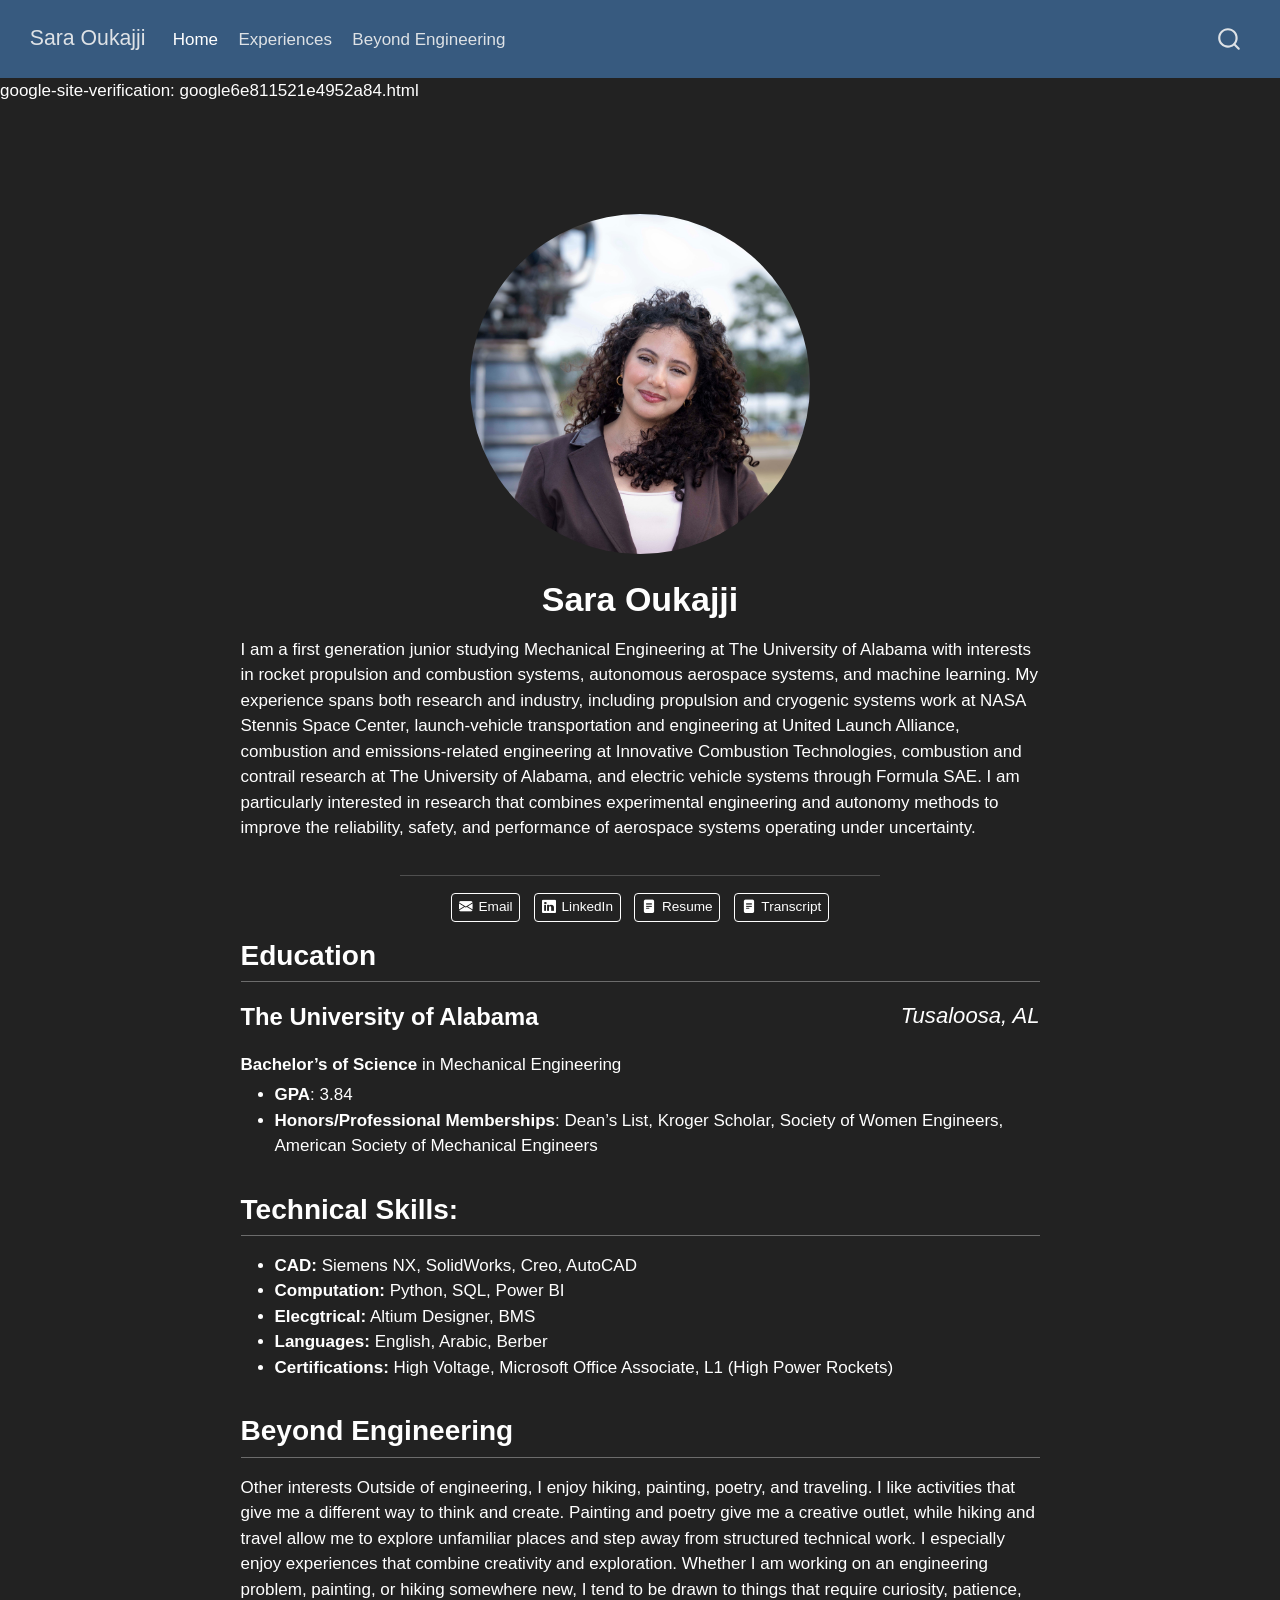
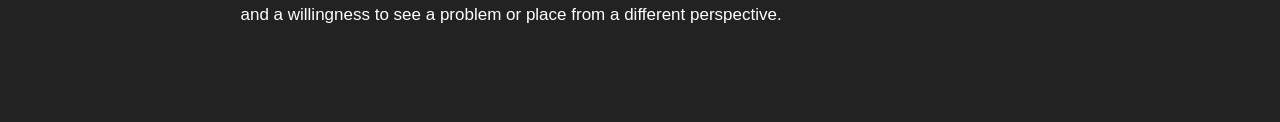
==== commit 360715d2: "Built site for gh-pages" ====
--- a/index.html
+++ b/index.html
@@ -69,12 +69,13 @@
     "search-label": "Search"
   }
 }</script>
+</head><body class="nav-fixed fullcontent quarto-light">google-site-verification: google6e811521e4952a84.html
 
 
 <link rel="stylesheet" href="styles.css">
-</head>
-
-<body class="nav-fixed fullcontent quarto-light">
+
+
+
 
 <div id="quarto-search-results"></div>
   <header id="quarto-header" class="headroom fixed-top">
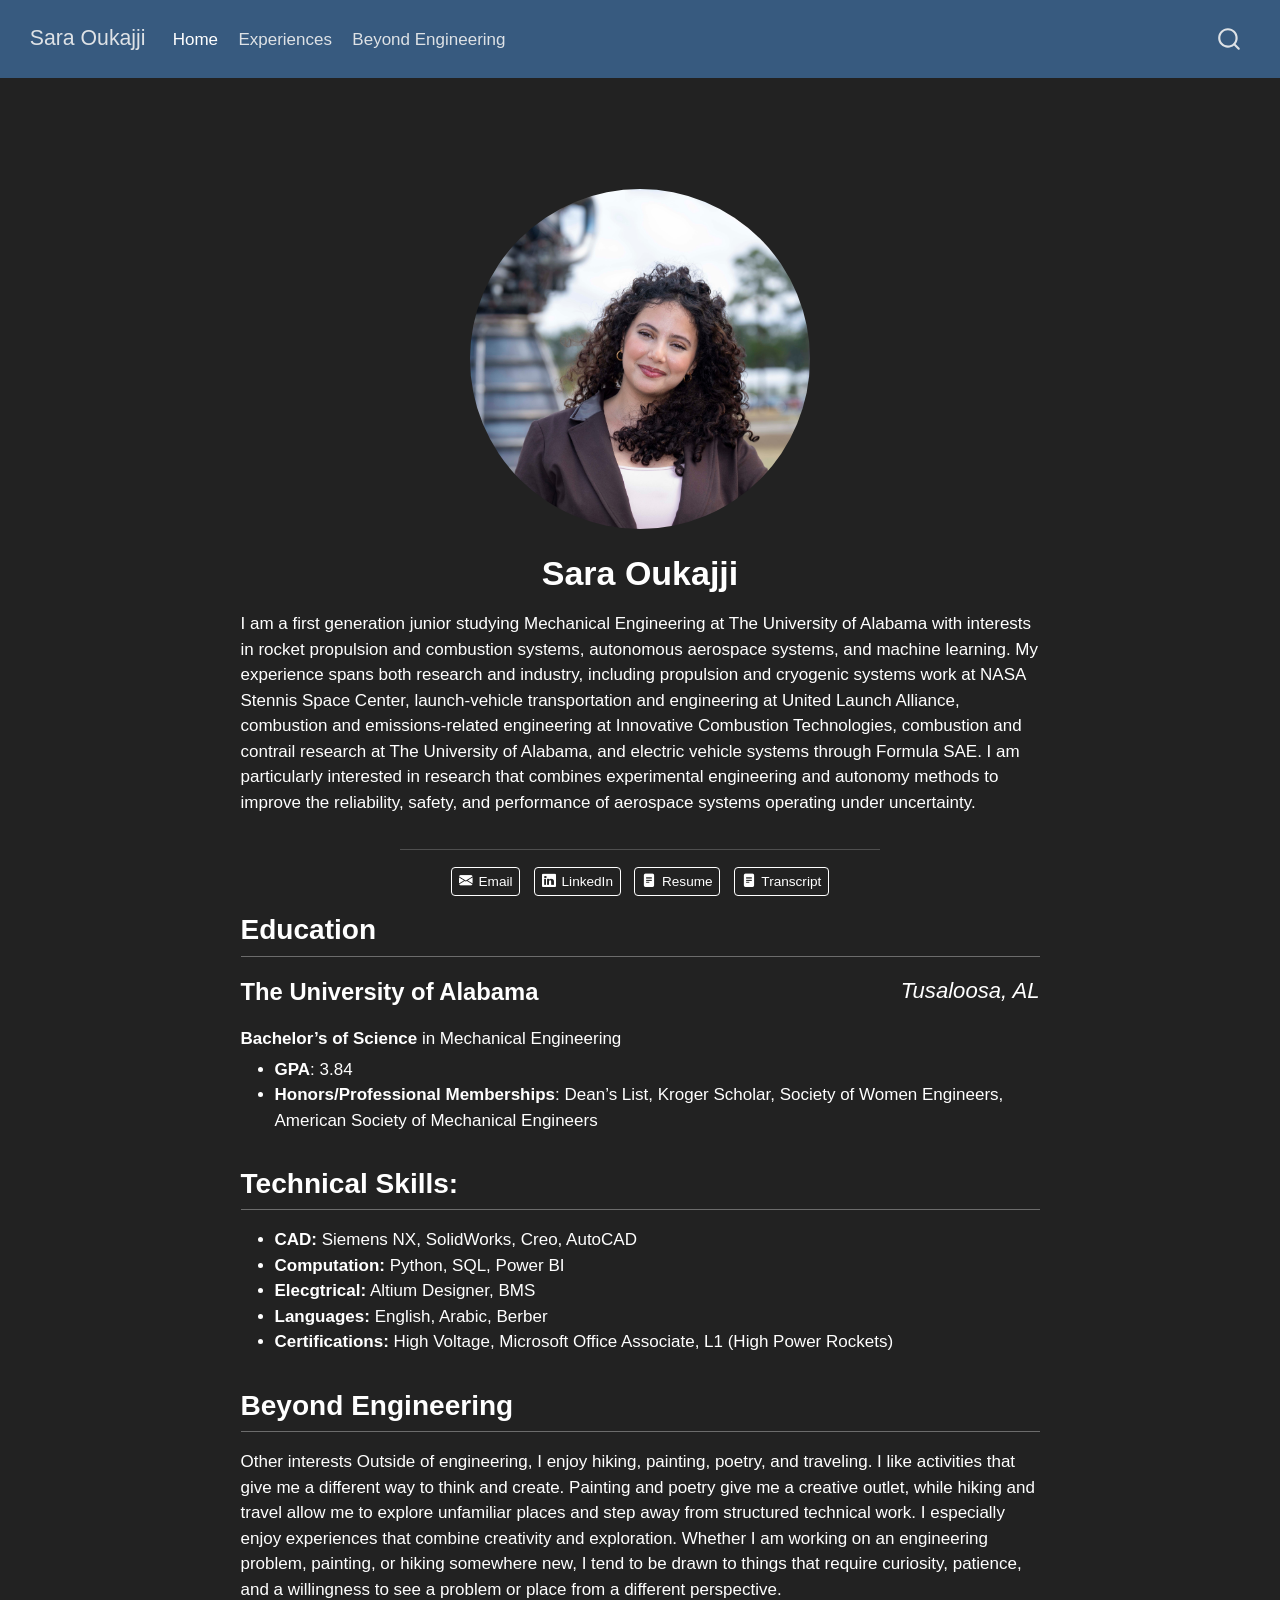
==== commit 8d4771e6: "Built site for gh-pages" ====
--- a/index.html
+++ b/index.html
@@ -69,13 +69,12 @@
     "search-label": "Search"
   }
 }</script>
-</head><body class="nav-fixed fullcontent quarto-light">google-site-verification: google6e811521e4952a84.html
 
 
 <link rel="stylesheet" href="styles.css">
-
-
-
+</head>
+
+<body class="nav-fixed fullcontent quarto-light">
 
 <div id="quarto-search-results"></div>
   <header id="quarto-header" class="headroom fixed-top">
